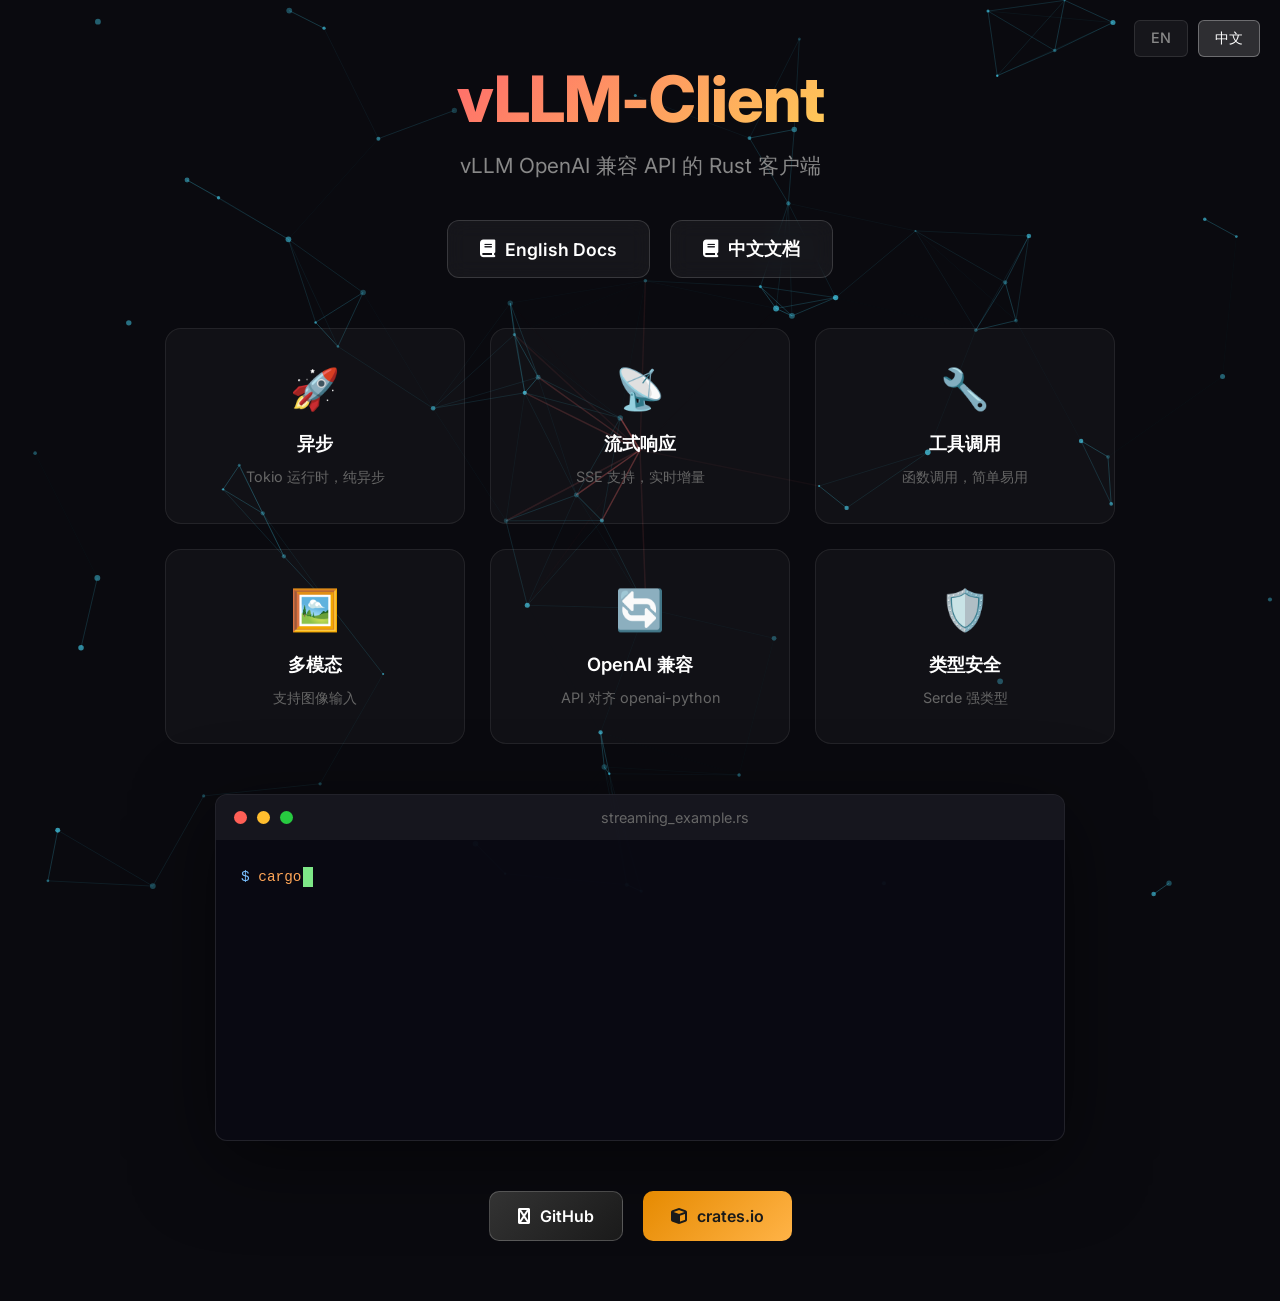
==== docs/landing/zh/index.html @ 433e7b88 "feat: add standalone landing pages with GitHub Actions support Changes: - Remove mdbook index.hbs te" ====
<!DOCTYPE HTML>
<html lang="zh-CN">
<head>
    <meta charset="UTF-8">
    <meta name="viewport" content="width=device-width, initial-scale=1.0">
    <title>vLLM-Client - vLLM API 的 Rust 客户端</title>
    <meta name="description" content="一个兼容 OpenAI 接口的 vLLM API Rust 客户端库">

    <link rel="icon" href="../favicon.svg" type="image/svg+xml">
    <link rel="icon" href="../favicon.png">
    <link rel="stylesheet" href="https://cdnjs.cloudflare.com/ajax/libs/font-awesome/6.4.0/css/all.min.css">
    <link rel="stylesheet" href="https://fonts.googleapis.com/css2?family=Inter:wght@400;500;600;700;800&display=swap">

    <style>
        * { margin: 0; padding: 0; box-sizing: border-box; }
        html, body {
            width: 100%;
            min-height: 100vh;
            font-family: 'Inter', -apple-system, BlinkMacSystemFont, 'Segoe UI', sans-serif;
            background: #0a0a0f;
            color: #e0e0e0;
            overflow-x: hidden;
        }
        #particles-canvas { position: fixed; top: 0; left: 0; width: 100%; height: 100%; z-index: 0; pointer-events: none; }
        .landing-container { position: relative; z-index: 1; min-height: 100vh; display: flex; flex-direction: column; align-items: center; padding: 60px 20px; }
        .lang-switcher { position: fixed; top: 20px; right: 20px; display: flex; gap: 10px; z-index: 100; }
        .lang-btn { padding: 8px 16px; border-radius: 6px; text-decoration: none; color: #888; font-weight: 500; font-size: 0.9rem; transition: all 0.3s ease; border: 1px solid rgba(255,255,255,0.1); background: rgba(255,255,255,0.05); }
        .lang-btn:hover { background: rgba(255,255,255,0.1); color: #fff; }
        .lang-btn.active { background: rgba(255,255,255,0.15); color: #fff; border-color: rgba(255,255,255,0.3); }
        .logo-section { text-align: center; margin-bottom: 40px; }
        .logo-title { font-size: 4rem; font-weight: 800; letter-spacing: -1px; background: linear-gradient(135deg, #ff6b6b, #feca57, #48dbfb, #ff9ff3); background-size: 300% 300%; -webkit-background-clip: text; -webkit-text-fill-color: transparent; background-clip: text; animation: gradient-shift 8s ease infinite; }
        @keyframes gradient-shift { 0%, 100% { background-position: 0% 50%; } 50% { background-position: 100% 50%; } }
        .logo-subtitle { font-size: 1.3rem; color: #888; margin-top: 15px; font-weight: 400; }
        .doc-buttons { display: flex; gap: 20px; margin-bottom: 50px; }
        .doc-btn { display: inline-flex; align-items: center; gap: 10px; padding: 16px 32px; border-radius: 12px; text-decoration: none; color: #fff; font-weight: 600; font-size: 1.1rem; transition: all 0.3s ease; border: 1px solid rgba(255,255,255,0.15); background: rgba(255,255,255,0.05); backdrop-filter: blur(10px); }
        .doc-btn:hover { transform: translateY(-3px) scale(1.02); background: rgba(255,255,255,0.12); border-color: rgba(255,255,255,0.3); box-shadow: 0 15px 50px rgba(0,0,0,0.4); }
        .features-grid { display: grid; grid-template-columns: repeat(3, 1fr); gap: 25px; max-width: 950px; width: 100%; margin-bottom: 50px; }
        .feature-card { background: rgba(255,255,255,0.03); border: 1px solid rgba(255,255,255,0.08); border-radius: 16px; padding: 35px 25px; text-align: center; transition: all 0.4s cubic-bezier(0.175, 0.885, 0.32, 1.275); cursor: default; }
        .feature-card:hover { transform: translateY(-8px); background: rgba(255,255,255,0.06); border-color: rgba(255,255,255,0.2); box-shadow: 0 20px 60px rgba(0,0,0,0.4), 0 0 30px rgba(72, 219, 251, 0.1); }
        .feature-icon { font-size: 2.5rem; margin-bottom: 18px; }
        .feature-title { font-size: 1.15rem; font-weight: 600; color: #fff; margin-bottom: 10px; }
        .feature-desc { font-size: 0.9rem; color: #666; line-height: 1.5; }
        .terminal-wrapper { width: 100%; max-width: 850px; margin-bottom: 50px; }
        .terminal-window { background: rgba(10, 10, 20, 0.95); border-radius: 12px; border: 1px solid rgba(255,255,255,0.1); overflow: hidden; box-shadow: 0 20px 80px rgba(0,0,0,0.5); }
        .terminal-header { background: rgba(255,255,255,0.05); padding: 14px 18px; display: flex; align-items: center; gap: 10px; }
        .terminal-dot { width: 13px; height: 13px; border-radius: 50%; }
        .terminal-dot.red { background: #ff5f56; }
        .terminal-dot.yellow { background: #ffbd2e; }
        .terminal-dot.green { background: #27ca40; }
        .terminal-title { flex: 1; text-align: center; color: #666; font-size: 0.9rem; }
        .terminal-body { padding: 25px; font-family: 'JetBrains Mono', 'Fira Code', 'Consolas', monospace; font-size: 0.9rem; line-height: 1.7; color: #7ee787; min-height: 300px; }
        .comment { color: #6a737d; }
        .keyword { color: #ff7b72; }
        .string { color: #a5d6ff; }
        .function { color: #d2a8ff; }
        .macro { color: #ffa657; }
        .prompt { color: #79c0ff; }
        .attr { color: #7ee787; }
        .cursor { display: inline-block; width: 10px; height: 20px; background: #7ee787; animation: blink 1s step-end infinite; vertical-align: middle; margin-left: 2px; }
        @keyframes blink { 50% { opacity: 0; } }
        .social-links { display: flex; gap: 20px; }
        .social-btn { display: inline-flex; align-items: center; gap: 10px; padding: 14px 28px; border-radius: 10px; text-decoration: none; font-weight: 600; font-size: 1rem; transition: all 0.3s ease; }
        .social-btn.github { background: linear-gradient(135deg, #333, #1a1a1a); color: #fff; border: 1px solid rgba(255,255,255,0.2); }
        .social-btn.github:hover { transform: translateY(-3px); box-shadow: 0 10px 40px rgba(0,0,0,0.4); }
        .social-btn.crates { background: linear-gradient(135deg, #e68a00, #ffb347); color: #1a1a1a; }
        .social-btn.crates:hover { transform: translateY(-3px); box-shadow: 0 10px 40px rgba(230, 138, 0, 0.3); }
        @media (max-width: 900px) { .features-grid { grid-template-columns: repeat(2, 1fr); gap: 20px; } }
        @media (max-width: 600px) { .logo-title { font-size: 2.5rem; } .features-grid { grid-template-columns: 1fr; gap: 15px; } .doc-buttons { flex-direction: column; } .terminal-body { font-size: 0.8rem; padding: 15px; } .social-links { flex-direction: column; } }
    </style>
</head>
<body>
    <canvas id="particles-canvas"></canvas>

    <div class="landing-container">
        <div class="lang-switcher">
            <a href="../index.html" class="lang-btn">EN</a>
            <a href="index.html" class="lang-btn active">中文</a>
        </div>

        <div class="logo-section">
            <h1 class="logo-title">vLLM-Client</h1>
            <p class="logo-subtitle">vLLM OpenAI 兼容 API 的 Rust 客户端</p>
        </div>

        <div class="doc-buttons">
            <a href="../getting-started.html" class="doc-btn">
                <i class="fa fa-book"></i> English Docs
            </a>
            <a href="getting-started.html" class="doc-btn">
                <i class="fa fa-book"></i> 中文文档
            </a>
        </div>

        <div class="features-grid">
            <div class="feature-card">
                <div class="feature-icon">🚀</div>
                <div class="feature-title">异步</div>
                <div class="feature-desc">Tokio 运行时，纯异步</div>
            </div>
            <div class="feature-card">
                <div class="feature-icon">📡</div>
                <div class="feature-title">流式响应</div>
                <div class="feature-desc">SSE 支持，实时增量</div>
            </div>
            <div class="feature-card">
                <div class="feature-icon">🔧</div>
                <div class="feature-title">工具调用</div>
                <div class="feature-desc">函数调用，简单易用</div>
            </div>
            <div class="feature-card">
                <div class="feature-icon">🖼️</div>
                <div class="feature-title">多模态</div>
                <div class="feature-desc">支持图像输入</div>
            </div>
            <div class="feature-card">
                <div class="feature-icon">🔄</div>
                <div class="feature-title">OpenAI 兼容</div>
                <div class="feature-desc">API 对齐 openai-python</div>
            </div>
            <div class="feature-card">
                <div class="feature-icon">🛡️</div>
                <div class="feature-title">类型安全</div>
                <div class="feature-desc">Serde 强类型</div>
            </div>
        </div>

        <div class="terminal-wrapper">
            <div class="terminal-window">
                <div class="terminal-header">
                    <div class="terminal-dot red"></div>
                    <div class="terminal-dot yellow"></div>
                    <div class="terminal-dot green"></div>
                    <div class="terminal-title">streaming_example.rs</div>
                </div>
                <div class="terminal-body" id="terminal-content"></div>
            </div>
        </div>

        <div class="social-links">
            <a href="https://github.com/limoncc/vllm-client" class="social-btn github" target="_blank">
                <i class="fa fa-github"></i> GitHub
            </a>
            <a href="https://crates.io/crates/vllm-client" class="social-btn crates" target="_blank">
                <i class="fa fa-cube"></i> crates.io
            </a>
        </div>
    </div>

    <script>
        // Particles and Typewriter - same as English version
        (function() {
            var canvas = document.getElementById('particles-canvas');
            if (!canvas) return;
            var ctx = canvas.getContext('2d');
            var particles = [];
            var particleCount = 80;

            function resize() { canvas.width = window.innerWidth; canvas.height = window.innerHeight; }
            resize();
            window.addEventListener('resize', resize);
            var mouse = { x: window.innerWidth / 2, y: window.innerHeight / 2 };
            document.addEventListener('mousemove', function(e) { mouse.x = e.clientX; mouse.y = e.clientY; });

            function Particle() {
                this.x = Math.random() * canvas.width;
                this.y = Math.random() * canvas.height;
                this.vx = (Math.random() - 0.5) * 0.5;
                this.vy = (Math.random() - 0.5) * 0.5;
                this.radius = Math.random() * 2 + 1;
                this.color = 'rgba(72, 219, 251, ' + (Math.random() * 0.5 + 0.2) + ')';
            }
            Particle.prototype.update = function() {
                this.x += this.vx; this.y += this.vy;
                if (this.x < 0) this.x = canvas.width;
                if (this.x > canvas.width) this.x = 0;
                if (this.y < 0) this.y = canvas.height;
                if (this.y > canvas.height) this.y = 0;
            };
            Particle.prototype.draw = function() { ctx.beginPath(); ctx.arc(this.x, this.y, this.radius, 0, Math.PI * 2); ctx.fillStyle = this.color; ctx.fill(); };

            for (var i = 0; i < particleCount; i++) particles.push(new Particle());

            function drawConnections() {
                for (var i = 0; i < particles.length; i++) {
                    for (var j = i + 1; j < particles.length; j++) {
                        var dx = particles[i].x - particles[j].x, dy = particles[i].y - particles[j].y, dist = Math.sqrt(dx * dx + dy * dy);
                        if (dist < 150) { var opacity = 1 - (dist / 150); ctx.beginPath(); ctx.strokeStyle = 'rgba(72, 219, 251, ' + (opacity * 0.3) + ')'; ctx.lineWidth = 1; ctx.moveTo(particles[i].x, particles[i].y); ctx.lineTo(particles[j].x, particles[j].y); ctx.stroke(); }
                    }
                }
                for (var i = 0; i < particles.length; i++) {
                    var dx = particles[i].x - mouse.x, dy = particles[i].y - mouse.y, dist = Math.sqrt(dx * dx + dy * dy);
                    if (dist < 200) { var opacity = 1 - (dist / 200); ctx.beginPath(); ctx.strokeStyle = 'rgba(255, 107, 107, ' + (opacity * 0.5) + ')'; ctx.lineWidth = 1.5; ctx.moveTo(particles[i].x, particles[i].y); ctx.lineTo(mouse.x, mouse.y); ctx.stroke(); }
                }
            }
            function animate() { ctx.clearRect(0, 0, canvas.width, canvas.height); for (var i = 0; i < particles.length; i++) { particles[i].update(); particles[i].draw(); } drawConnections(); requestAnimationFrame(animate); }
            animate();
        })();

        var codeLines = [
            '<span class="prompt">$</span> <span class="macro">cargo</span> add vllm-client',
            '',
            '<span class="comment">// 使用客户端</span>',
            '<span class="keyword">use</span> vllm_client::VllmClient;',
            '<span class="keyword">use</span> serde_json::json;',
            '',
            '<span class="attr">#[tokio::main]</span>',
            '<span class="keyword">async fn</span> main() <span class="keyword">-&gt;</span> Result&lt;()&gt; {',
            '    <span class="keyword">let</span> client = VllmClient::new(<span class="string">"http://localhost:8000"</span>);',
            '',
            '    <span class="keyword">let</span> <span class="keyword">mut</span> stream = client.chat()',
            '        .completions()',
            '        .create()',
            '        .messages(json!([',
            '            {<span class="string">"role"</span>: <span class="string">"user"</span>, <span class="string">"content"</span>: <span class="string">"你好！"</span>}',
            '        ]))',
            '        .stream(<span class="macro">true</span>)',
            '        .send_stream()',
            '        .await?;',
            '',
            '    <span class="keyword">while let</span> Some(event) = stream.next().<span class="function">await</span> {',
            '        <span class="keyword">if let</span> StreamEvent::Content(delta) = event {',
            '            print!(<span class="string">"{}"</span>, delta);',
            '        }',
            '    }',
            '}',
            ''
        ];

        var lineIndex = 0, charIndex = 0, isTag = false, currentHtml = '';
        function typeWriter() {
            if (lineIndex < codeLines.length) {
                var line = codeLines[lineIndex];
                if (charIndex < line.length) {
                    var ch = line[charIndex];
                    if (ch === '<') isTag = true;
                    currentHtml += ch;
                    if (ch === '>') isTag = false;
                    charIndex++;
                    document.getElementById('terminal-content').innerHTML = currentHtml + '<span class="cursor"></span>';
                    setTimeout(typeWriter, isTag ? 0 : 15);
                } else {
                    currentHtml += '\n';
                    charIndex = 0;
                    lineIndex++;
                    document.getElementById('terminal-content').innerHTML = currentHtml + '<span class="cursor"></span>';
                    setTimeout(typeWriter, 100);
                }
            } else { document.getElementById('terminal-content').innerHTML = currentHtml; }
        }
        setTimeout(typeWriter, 1000);
    </script>
</body>
</html>
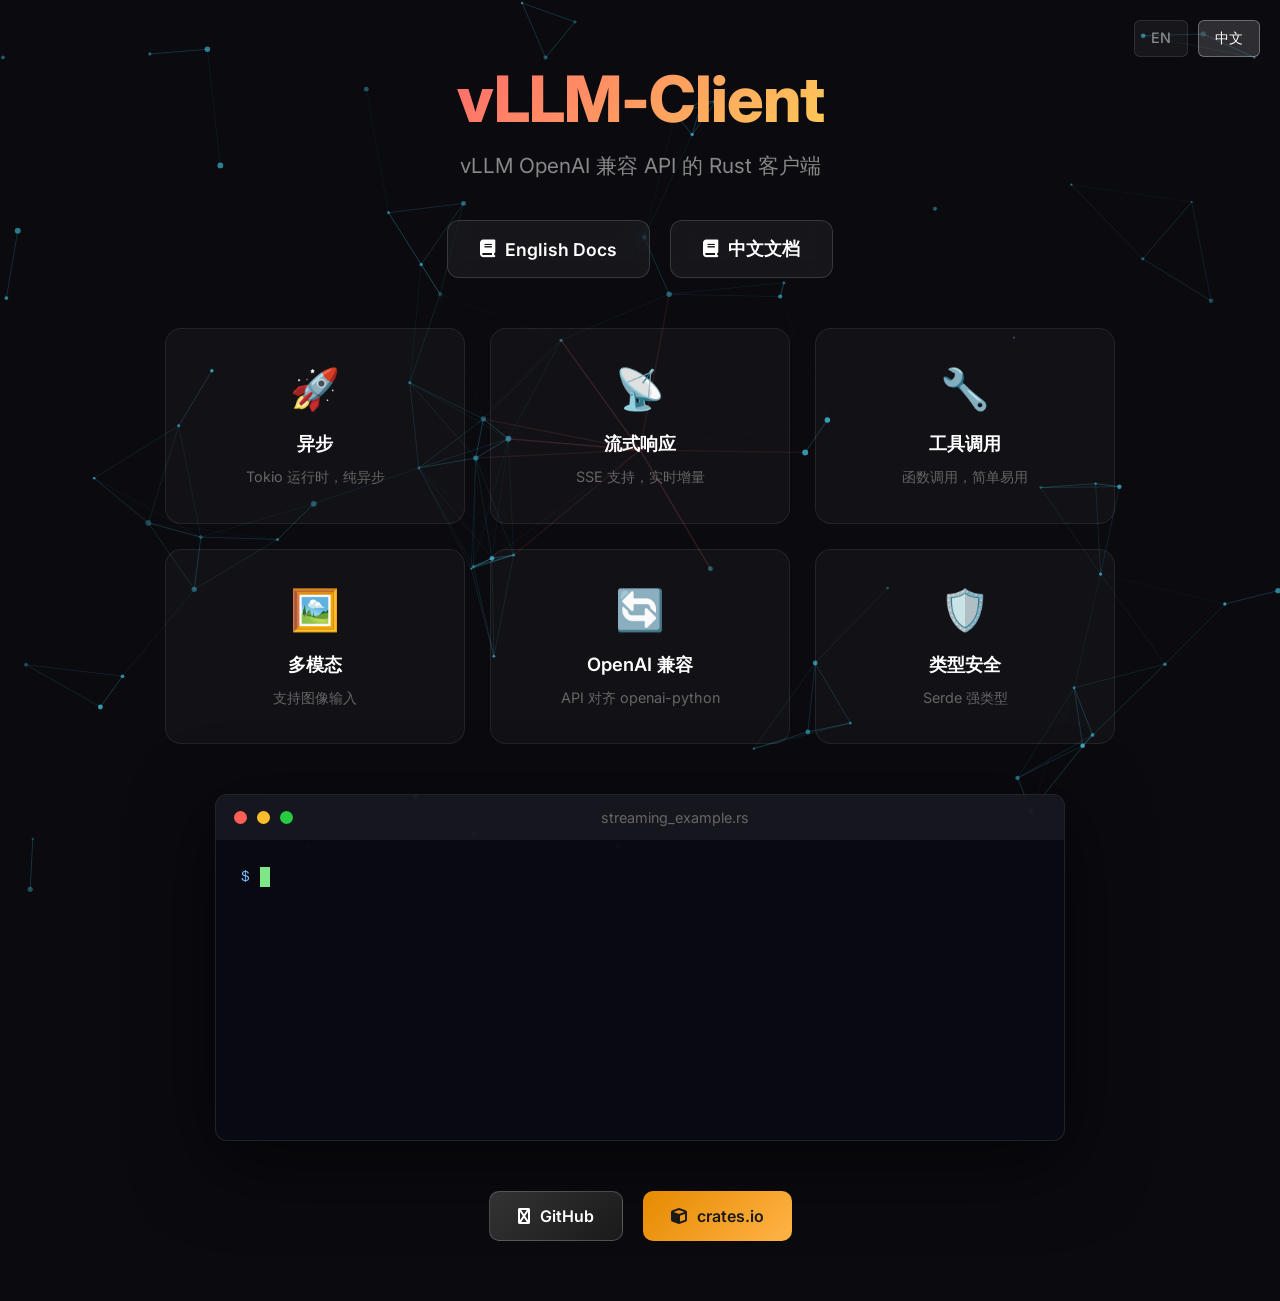
==== commit e4adb422: "fix: add white-space pre-wrap for terminal code display Ensure code in terminal window wraps correct" ====
--- a/docs/landing/zh/index.html
+++ b/docs/landing/zh/index.html
@@ -48,7 +48,7 @@
         .terminal-dot.yellow { background: #ffbd2e; }
         .terminal-dot.green { background: #27ca40; }
         .terminal-title { flex: 1; text-align: center; color: #666; font-size: 0.9rem; }
-        .terminal-body { padding: 25px; font-family: 'JetBrains Mono', 'Fira Code', 'Consolas', monospace; font-size: 0.9rem; line-height: 1.7; color: #7ee787; min-height: 300px; }
+        .terminal-body { padding: 25px; font-family: 'JetBrains Mono', 'Fira Code', 'Consolas', monospace; font-size: 0.9rem; line-height: 1.7; color: #7ee787; min-height: 300px; white-space: pre-wrap; word-break: break-word; }
         .comment { color: #6a737d; }
         .keyword { color: #ff7b72; }
         .string { color: #a5d6ff; }
